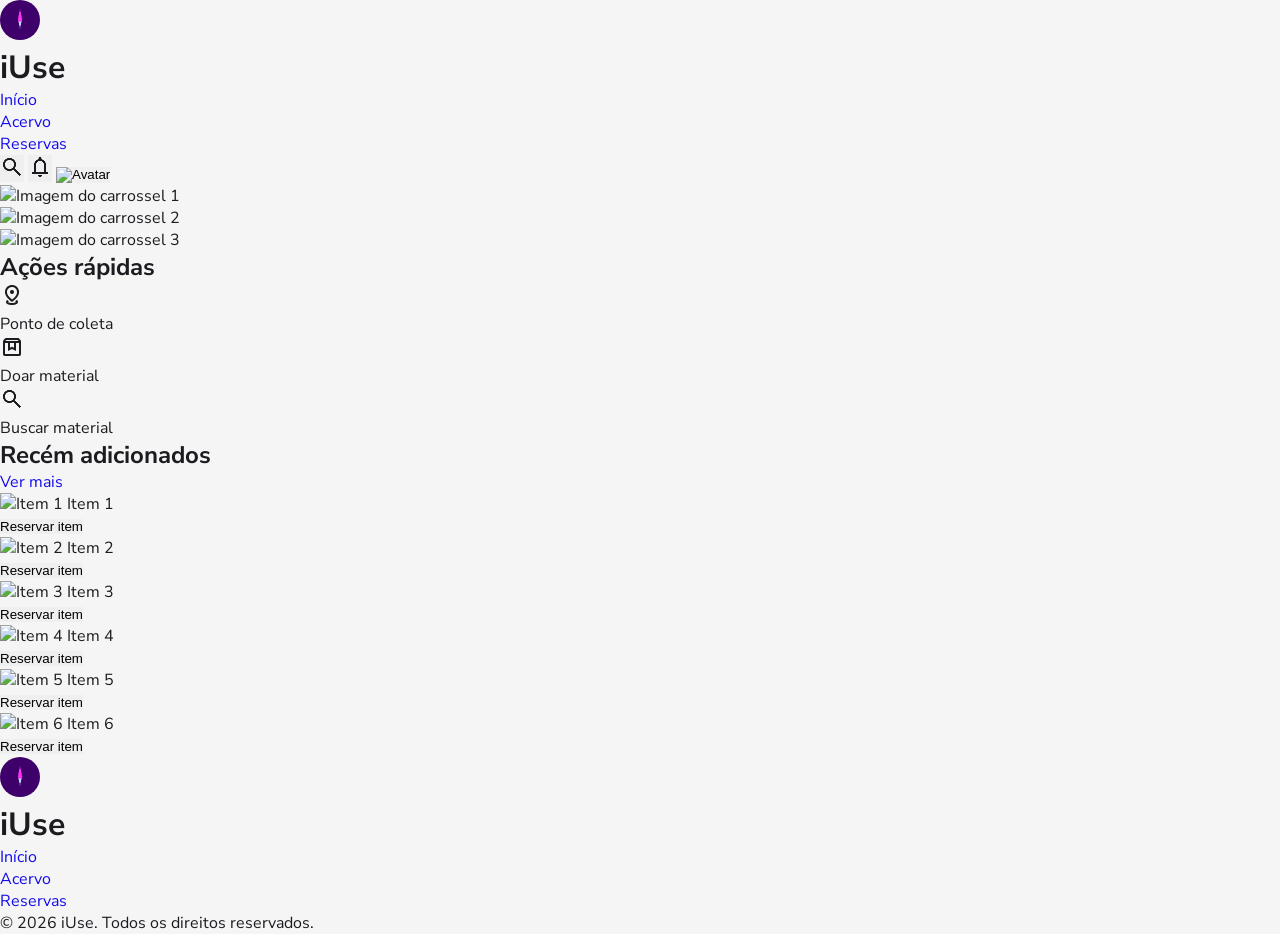
==== iuse-frontend/index.html @ 68f15adc "Alterado estrutura para monorepo e adicionado escopo do frontend" ====
<!DOCTYPE html>
<html lang="pt-BR">
<head>
    <meta charset="UTF-8">
    <meta name="viewport" content="width=device-width, initial-scale=1.0">
    <title>iUse</title>
    <link rel="stylesheet" href="./src/styles/global.css">

    <!-- Base SEO -->
    <meta name="description" content="iUse: A educação que circula entre todos. O iUse é uma plataforma que conecta doadores e beneficiários para a doação e distribuição de materiais escolares em bom estado, com foco em pessoas em situação de vulnerabilidade social." />
    <meta name="keywords" content="iUse, educação, doação, materiais escolares, vulnerabilidade social" />

    <!-- PWA -->
    <meta name="theme-color" media="(prefers-color-scheme: light)" content="#130CED">

    <!-- Typography -->
    <link rel="preconnect" href="https://fonts.googleapis.com">
    <link rel="preconnect" href="https://fonts.gstatic.com" crossorigin>
    <link href="https://fonts.googleapis.com/css2?family=Nunito+Sans:ital,opsz,wght@0,6..12,200..1000;1,6..12,200..1000&display=swap" rel="stylesheet">
</head>
<body>
    <header>
        <div class="logo-header">
            <img src="./src/assets/logotipo.png" alt="logotipo" class="logotipo">
            <h1>iUse</h1>
        </div>
        <nav class="nav-header">
            <ul>
                <li><a href="index.html" class="active">Início</a></li>
                <li><a href="./src/pages/acervo.html">Acervo</a></li>
                <li><a href="./src/pages/minhas-reservas.html">Reservas</a></li>
            </ul>
        </nav>
        <div class="actions-header">
            <button class="btn-icon" aria-label="Buscar item">
                <img src="./src/assets/search.png" alt="Buscar item">
            </button>
            <button class="btn-icon" aria-label="Notificações">
                <img src="./src/assets/notifications.png" alt="Notificações">
            </button>
            <button class="btn-icon" aria-label="Avatar">
                <img src="./src/assets/avatar.png" alt="Avatar">
            </button>
        </div>
    </header>
    <main>
        <section class="carousel">
            <div class="carousel-container">
                <div class="carousel-slide">
                    <img src="https://images.unsplash.com/photo-1483546416237-76fd26bbcdd1?q=80&w=720&auto=format&fit=crop&ixlib=rb-4.1.0&ixid=M3wxMjA3fDB8MHxwaG90by1wYWdlfHx8fGVufDB8fHx8fA%3D%3D" alt="Imagem do carrossel 1">
                </div>
                <div class="carousel-slide">
                    <img src="https://images.unsplash.com/photo-1531346878377-a5be20888e57?q=80&w=720&auto=format&fit=crop&ixlib=rb-4.1.0&ixid=M3wxMjA3fDB8MHxwaG90by1wYWdlfHx8fGVufDB8fHx8fA%3D%3D" alt="Imagem do carrossel 2">
                </div>
                <div class="carousel-slide">
                    <img src="https://images.unsplash.com/photo-1651761409007-0395097c269d?q=80&w=720&auto=format&fit=crop&ixlib=rb-4.1.0&ixid=M3wxMjA3fDB8MHxwaG90by1wYWdlfHx8fGVufDB8fHx8fA%3D%3D" alt="Imagem do carrossel 3">
                </div>
            </div>
            <div class="indicators">
                <span class="indicator active" data-slide="0"></span>
                <span class="indicator" data-slide="1"></span>
                <span class="indicator" data-slide="2"></span>
            </div>
        </section>
    </main>
    <section class="actions-section fast-access">
        <div class="title-container-section">
            <h2 class="title-section">Ações rápidas</h2>
        </div>
        <div class="actions-container-section">
            <div class="card-icon">
                <div class="img-container">
                    <img src="./src/assets/gps.png" alt="Ponto de coleta">
                </div>
                <span class="text-card-icon">Ponto de coleta</span>
            </div>
            <div class="card-icon">
                <div class="img-container">
                    <img src="./src/assets/box.png" alt="Doar material">
                </div>
                <span class="text-card-icon">Doar material</span>
            </div>
            <div class="card-icon">
                <div class="img-container">
                    <img src="./src/assets/search.png" alt="Buscar material">
                </div>
                <span class="text-card-icon">Buscar material</span>
            </div>
        </div>
    </section>
    <section class="actions section recently-added">
        <div class="title-container-section">
            <h2 class="title-section">Recém adicionados</h2>
            <a href="#" class="see-more-items">Ver mais</a>
        </div>
        <div class="actions-container-section">
            <div class="card-item">
                <div class="info-container">
                    <img src="https://images.unsplash.com/photo-1581431886211-6b932f8367f2?q=80&w=720&auto=format&fit=crop&ixlib=rb-4.1.0&ixid=M3wxMjA3fDB8MHxwaG90by1wYWdlfHx8fGVufDB8fHx8fA%3D%3D" alt="Item 1">
                    <span class="text-card-item">Item 1</span>
                </div>
                <button 
                    class="btn-reserve-item" 
                    aria-label="Reservar item"
                >
                    Reservar item
                </button>
            </div>
            <div class="card-item">
                <div class="info-container">
                    <img src="https://images.unsplash.com/photo-1581431886211-6b932f8367f2?q=80&w=720&auto=format&fit=crop&ixlib=rb-4.1.0&ixid=M3wxMjA3fDB8MHxwaG90by1wYWdlfHx8fGVufDB8fHx8fA%3D%3D" alt="Item 2">
                    <span class="text-card-item">Item 2</span>
                </div>
                <button 
                    class="btn-reserve-item" 
                    aria-label="Reservar item"
                >
                    Reservar item
                </button>
            </div>
            <div class="card-item">
                <div class="info-container">
                    <img src="https://images.unsplash.com/photo-1581431886211-6b932f8367f2?q=80&w=720&auto=format&fit=crop&ixlib=rb-4.1.0&ixid=M3wxMjA3fDB8MHxwaG90by1wYWdlfHx8fGVufDB8fHx8fA%3D%3D" alt="Item 3">
                    <span class="text-card-item">Item 3</span>
                </div>
                <button 
                    class="btn-reserve-item" 
                    aria-label="Reservar item"
                >
                    Reservar item
                </button>
            </div>
            <div class="card-item">
                <div class="info-container">
                    <img src="https://images.unsplash.com/photo-1581431886211-6b932f8367f2?q=80&w=720&auto=format&fit=crop&ixlib=rb-4.1.0&ixid=M3wxMjA3fDB8MHxwaG90by1wYWdlfHx8fGVufDB8fHx8fA%3D%3D" alt="Item 4">
                    <span class="text-card-item">Item 4</span>
                </div>
                <button 
                    class="btn-reserve-item" 
                    aria-label="Reservar item"
                >
                    Reservar item
                </button>
            </div>
            <div class="card-item">
                <div class="info-container">
                    <img src="https://images.unsplash.com/photo-1581431886211-6b932f8367f2?q=80&w=720&auto=format&fit=crop&ixlib=rb-4.1.0&ixid=M3wxMjA3fDB8MHxwaG90by1wYWdlfHx8fGVufDB8fHx8fA%3D%3D" alt="Item 5">
                    <span class="text-card-item">Item 5</span>
                </div>
                <button 
                    class="btn-reserve-item" 
                    aria-label="Reservar item"
                >
                    Reservar item
                </button>
            </div>
            <div class="card-item">
                <div class="info-container">
                    <img src="https://images.unsplash.com/photo-1581431886211-6b932f8367f2?q=80&w=720&auto=format&fit=crop&ixlib=rb-4.1.0&ixid=M3wxMjA3fDB8MHxwaG90by1wYWdlfHx8fGVufDB8fHx8fA%3D%3D" alt="Item 6">
                    <span class="text-card-item">Item 6</span>
                </div>
                <button 
                    class="btn-reserve-item" 
                    aria-label="Reservar item"
                >
                    Reservar item
                </button>
            </div>
        </div>
    </section>
    <footer>
        <div class="footer-container">
            <div class="logo-footer">
                <img src="./src/assets/logotipo.png" alt="logotipo"  class="logotipo">
                <h1>iUse</h1>
            </div>
            <nav class="nav-footer">
                <ul>
                    <li><a href="index.html">Início</a></li>
                    <li><a href="./src/pages/acervo.html">Acervo</a></li>
                    <li><a href="./src/pages/minhas-reservas.html">Reservas</a></li>
                </ul>
            </nav>
            <div class="copyright-footer">
                <p>&copy; 2026 iUse. Todos os direitos reservados.</p>
            </div>
        </div>
    </footer>
    <script src="./src/scripts/script.js" type="module"></script>
</body>
</html>
---- iuse-frontend/src/styles/global.css ----
*, 
*::before, 
*::after {
    border: 0;
    margin: 0;
    padding: 0;
    list-style: none;
    text-decoration: none;
    box-sizing: border-box;
}

html {
    font-size: 1rem;
}

body {
    font-family: "Nunito Sans", sans-serif;
    font-optical-sizing: auto;
    font-variation-settings: "wdth" 100, "YTLC" 500;
    background-color: #f5f5f5;
    color: #1C1B1F;
    width: 100vw;
    overflow-x: hidden;
}

a {
    color: #130CED;
    font-weight: 400;
}

.logotipo {
    width: 2.5rem;
    border-radius: 50%;
}
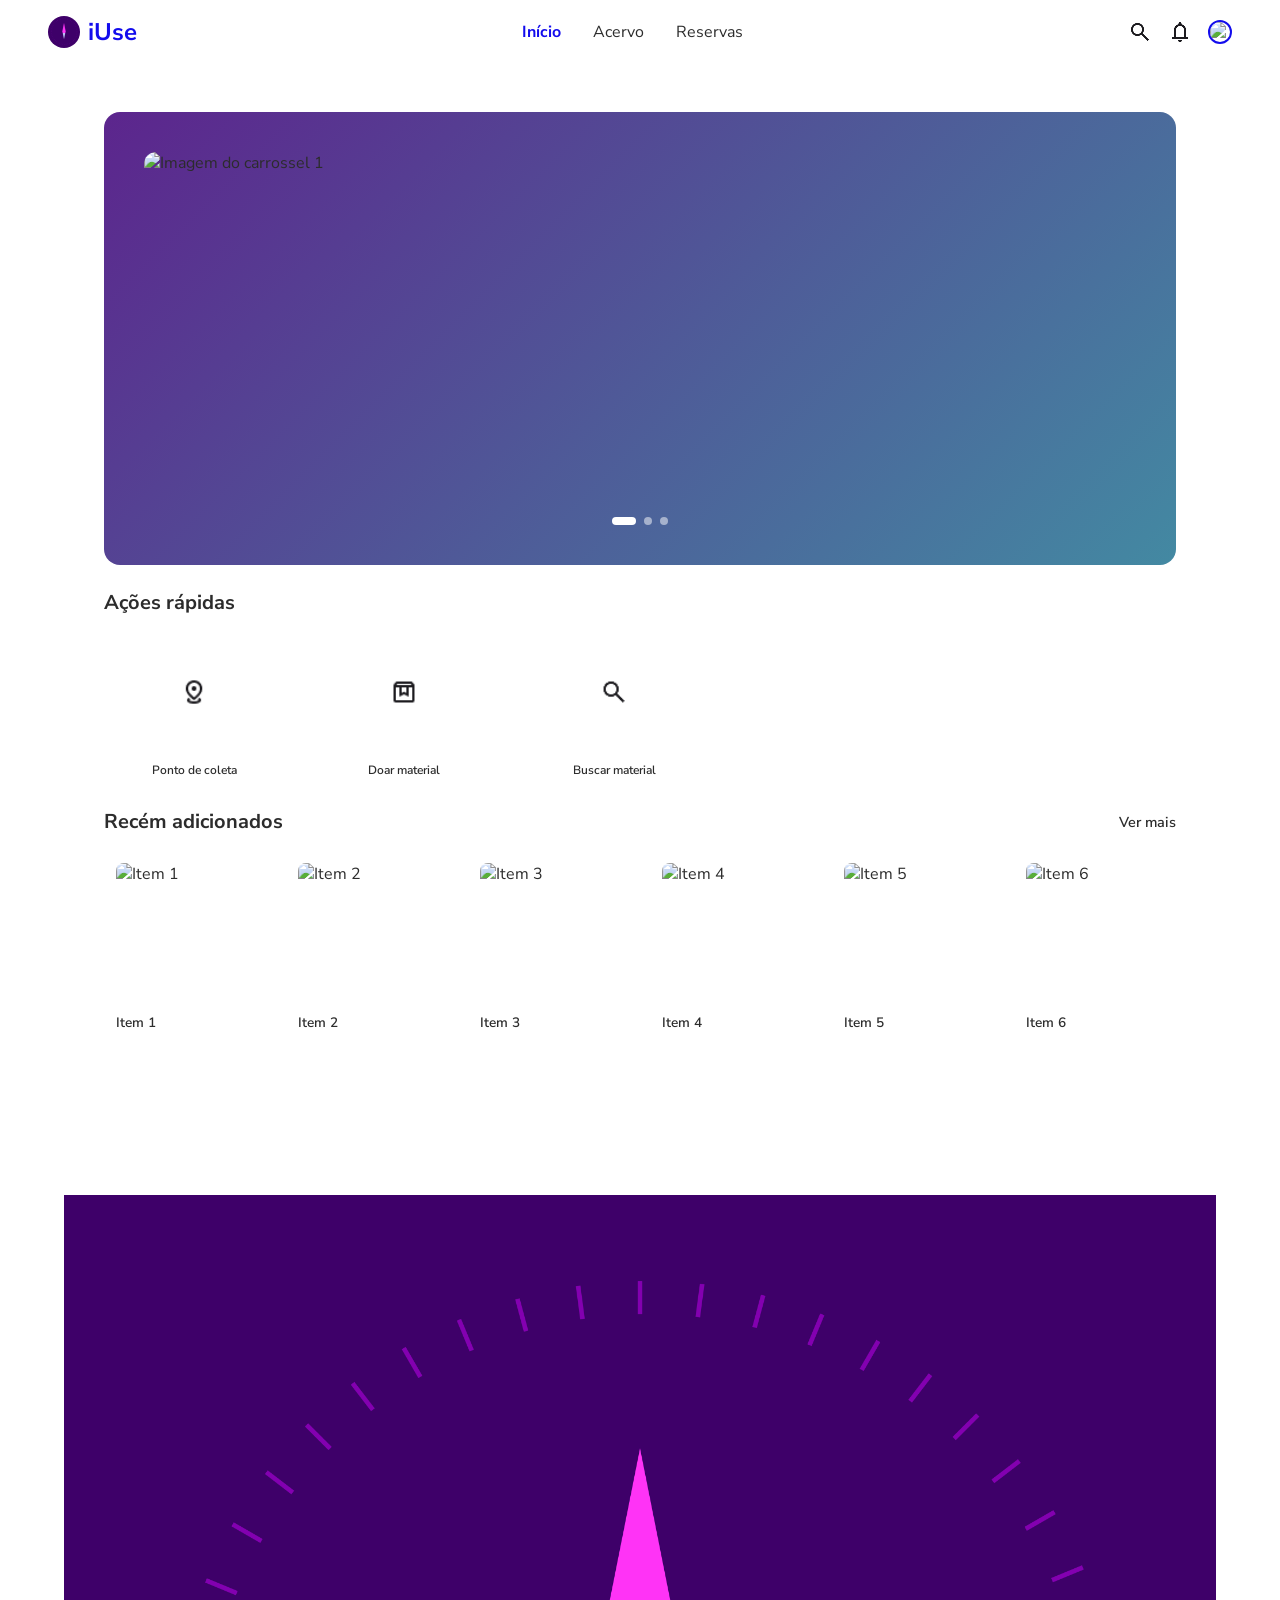
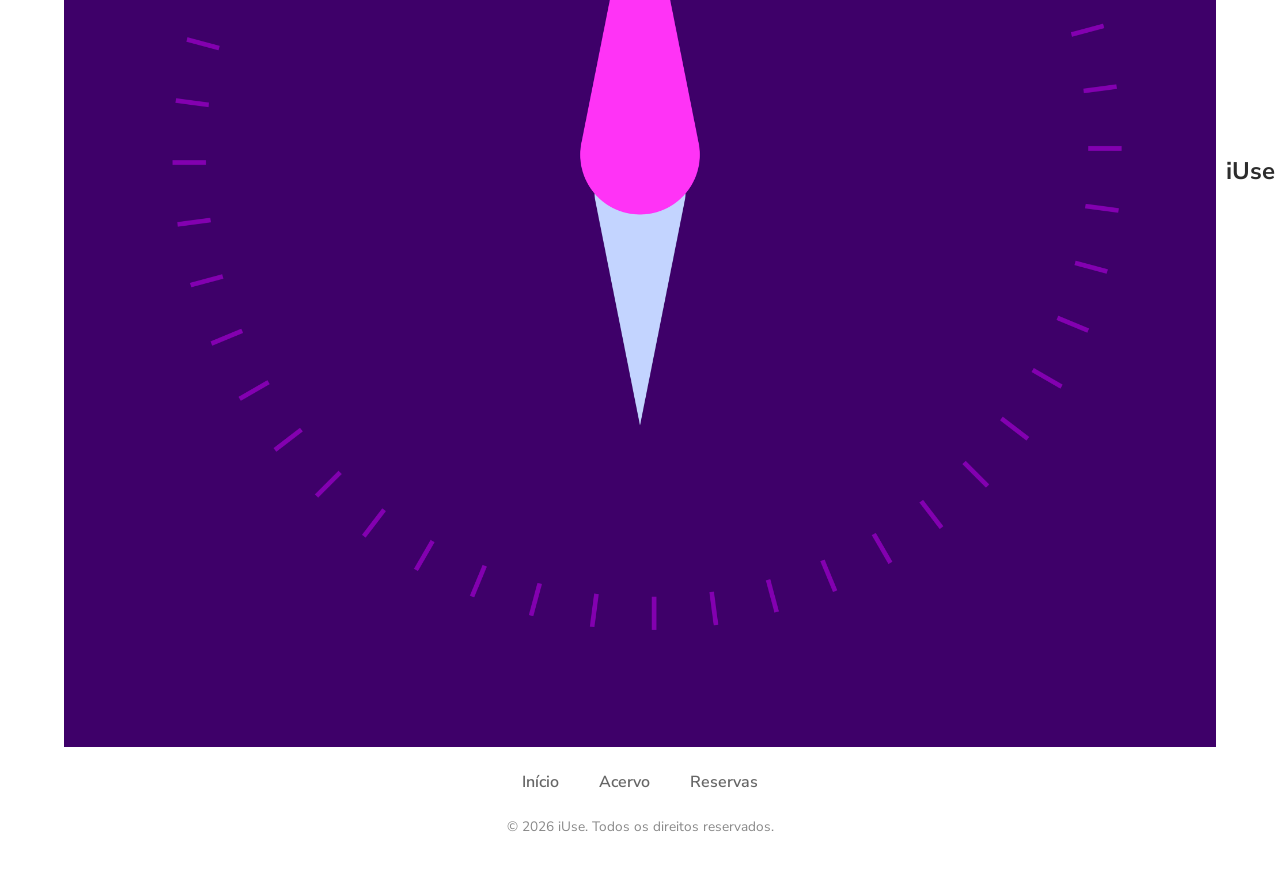
==== commit 6c25bdf2: "Alterado estilo do Header e modulização dos estilos da homepage" ====
--- a/iuse-frontend/index.html
+++ b/iuse-frontend/index.html
@@ -23,6 +23,10 @@
         <div class="logo-header">
             <img src="./src/assets/logotipo.png" alt="logotipo" class="logotipo">
             <h1>iUse</h1>
+            <div class="user-box-info">
+                <p>Bem-vindo(a),</p>
+                <span class="user-name">Fulano</span>
+            </div>
         </div>
         <nav class="nav-header">
             <ul>
@@ -38,7 +42,7 @@
             <button class="btn-icon" aria-label="Notificações">
                 <img src="./src/assets/notifications.png" alt="Notificações">
             </button>
-            <button class="btn-icon" aria-label="Avatar">
+            <button class="btn-icon avatar" aria-label="Avatar">
                 <img src="./src/assets/avatar.png" alt="Avatar">
             </button>
         </div>
--- a/iuse-frontend/src/styles/global.css
+++ b/iuse-frontend/src/styles/global.css
@@ -1,3 +1,8 @@
+@import './header.css';
+@import './main.css';
+@import './section.css';
+@import './footer.css';
+
 *, 
 *::before, 
 *::after {
@@ -13,22 +18,56 @@
     font-size: 1rem;
 }
 
+:root {
+    /* Escala de cinza */
+    --black: #1C1B1F;
+    --gray-700: #2C2C2C;
+    --gray-600: #464646;
+    --gray-500: #6F6F6F;
+    --gray-400: #808080;
+    --gray-300: #D8D8D8;
+    --gray-200: #D9D9D9;
+    --gray-100: #F1F1F1;
+    --white: #FFFFFF;
+
+    /* Ação e Destaque */
+    --primary-color: #130CED;
+    --secundary-color: #7B2CBF;
+    --sucess-color: #00922C;
+    --error-color: #E40040;
+    --bg-color: var(--white);
+}
+
 body {
-    font-family: "Nunito Sans", sans-serif;
+    font-family: 'Nunito Sans', sans-serif; 
     font-optical-sizing: auto;
     font-variation-settings: "wdth" 100, "YTLC" 500;
-    background-color: #f5f5f5;
-    color: #1C1B1F;
+    background-color: var(--bg-color);
+    color: var(--gray-700);
     width: 100vw;
     overflow-x: hidden;
 }
 
 a {
-    color: #130CED;
-    font-weight: 400;
+    text-decoration: none;
+    color: inherit;
 }
 
-.logotipo {
-    width: 2.5rem;
-    border-radius: 50%;
+li {
+    list-style: none;
+}
+
+img {
+    max-width: 100%;
+    height: auto;
+    display: block;
+}
+
+.btn-icon {
+    background: none;
+    border: none;
+    cursor: pointer;
+    user-select: none;
+    width: 1.5rem;
+    height: 1.5rem;
 }
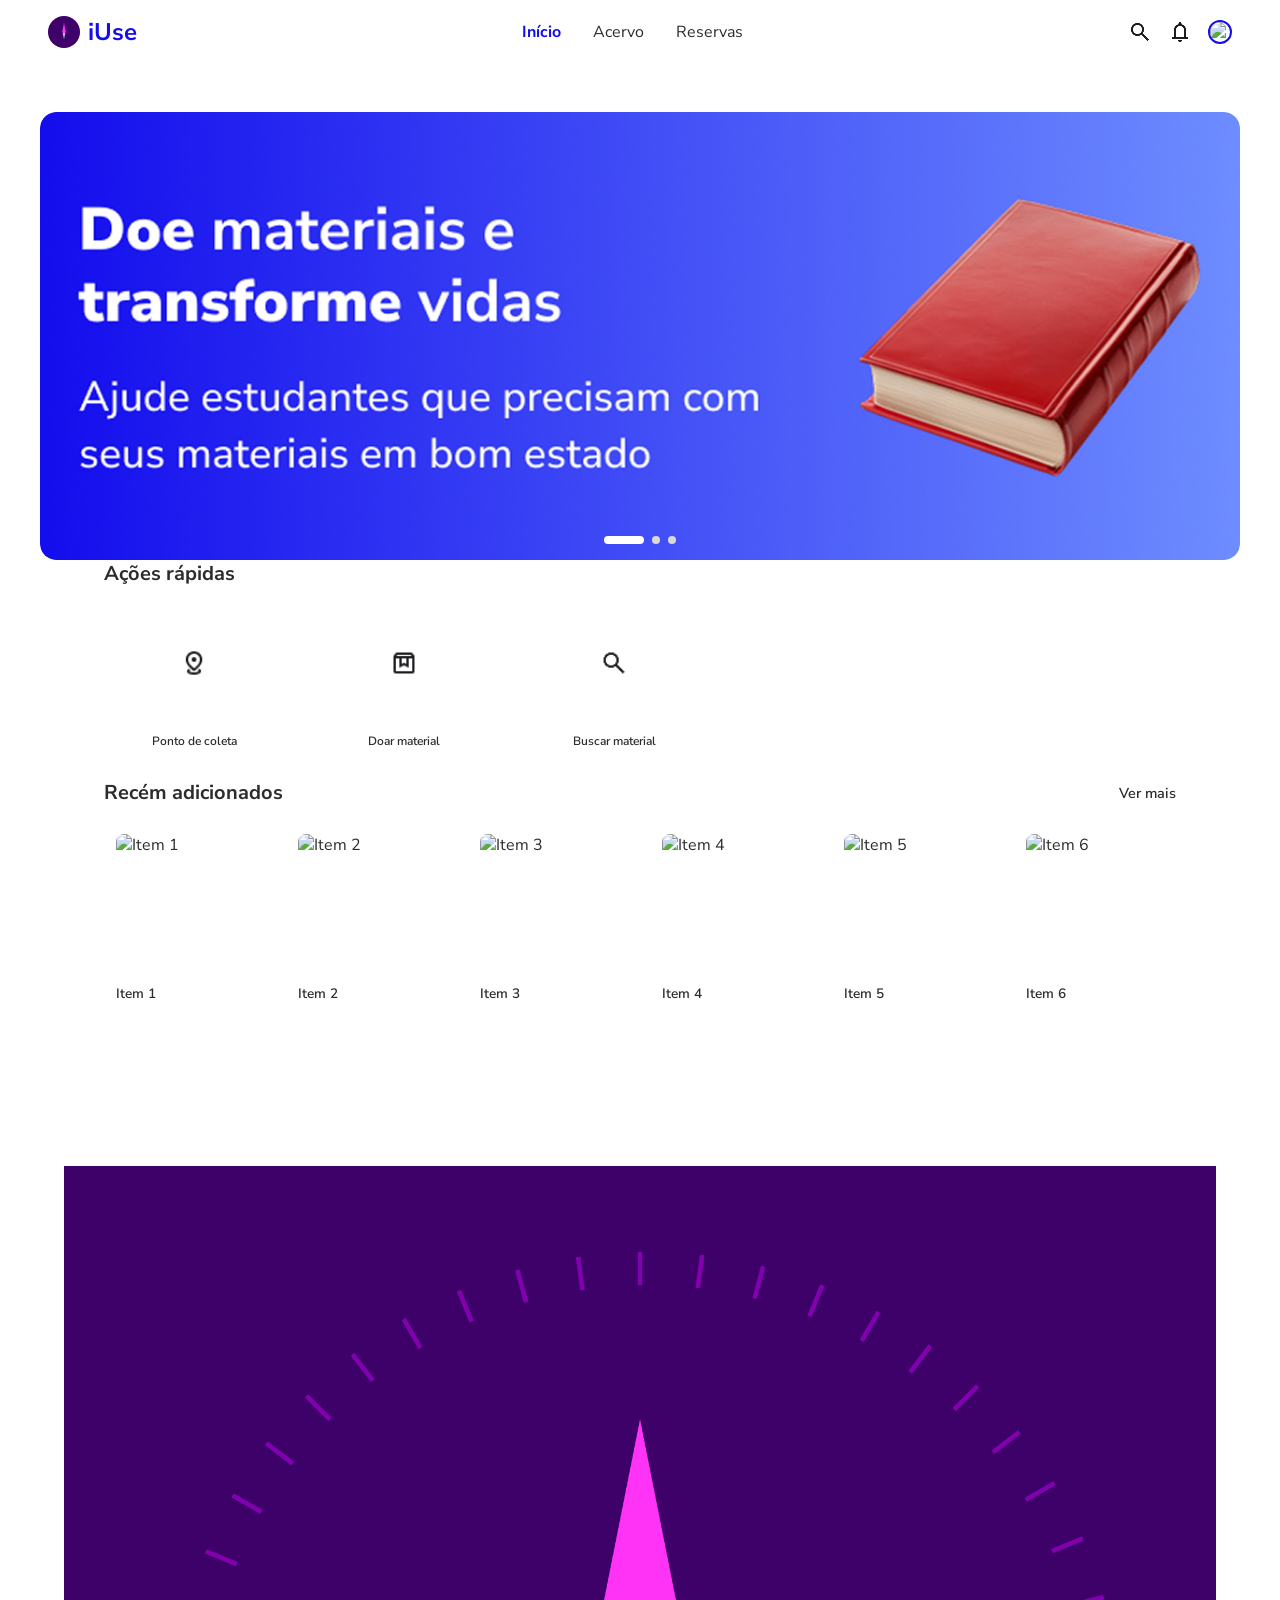
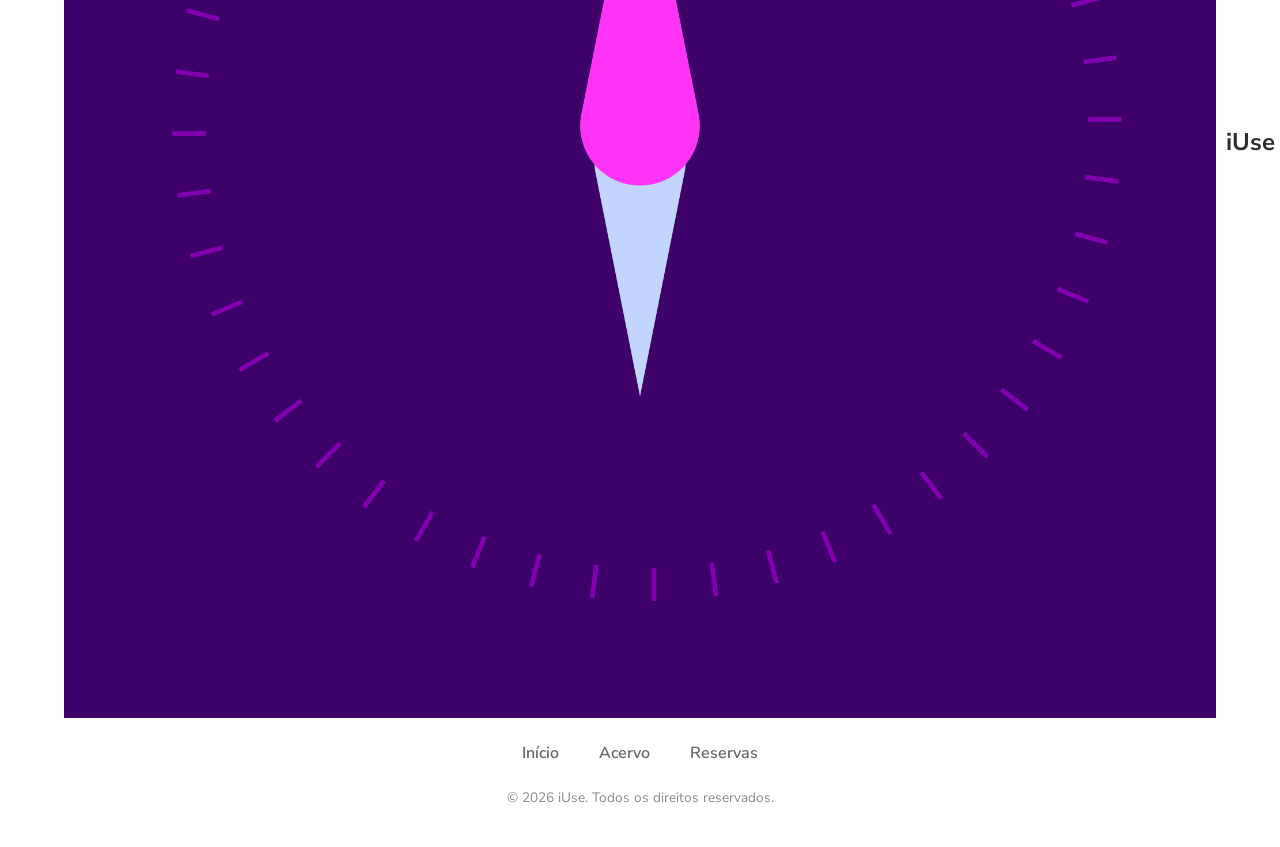
==== commit 53171635: "Alterado estilo Main homepage responsiva" ====
--- a/iuse-frontend/index.html
+++ b/iuse-frontend/index.html
@@ -48,16 +48,16 @@
         </div>
     </header>
     <main>
-        <section class="carousel">
+        <div class="carousel">
             <div class="carousel-container">
                 <div class="carousel-slide">
-                    <img src="https://images.unsplash.com/photo-1483546416237-76fd26bbcdd1?q=80&w=720&auto=format&fit=crop&ixlib=rb-4.1.0&ixid=M3wxMjA3fDB8MHxwaG90by1wYWdlfHx8fGVufDB8fHx8fA%3D%3D" alt="Imagem do carrossel 1">
+                    <img src="./src/assets/Carrosel-1.png" alt="Imagem do carrossel 1">
                 </div>
                 <div class="carousel-slide">
-                    <img src="https://images.unsplash.com/photo-1531346878377-a5be20888e57?q=80&w=720&auto=format&fit=crop&ixlib=rb-4.1.0&ixid=M3wxMjA3fDB8MHxwaG90by1wYWdlfHx8fGVufDB8fHx8fA%3D%3D" alt="Imagem do carrossel 2">
+                    <img src="./src/assets/Carrosel-2.png" alt="Imagem do carrossel 2">
                 </div>
                 <div class="carousel-slide">
-                    <img src="https://images.unsplash.com/photo-1651761409007-0395097c269d?q=80&w=720&auto=format&fit=crop&ixlib=rb-4.1.0&ixid=M3wxMjA3fDB8MHxwaG90by1wYWdlfHx8fGVufDB8fHx8fA%3D%3D" alt="Imagem do carrossel 3">
+                    <img src="./src/assets/Carrosel-3.png" alt="Imagem do carrossel 3">
                 </div>
             </div>
             <div class="indicators">
@@ -65,7 +65,7 @@
                 <span class="indicator" data-slide="1"></span>
                 <span class="indicator" data-slide="2"></span>
             </div>
-        </section>
+        </div>
     </main>
     <section class="actions-section fast-access">
         <div class="title-container-section">
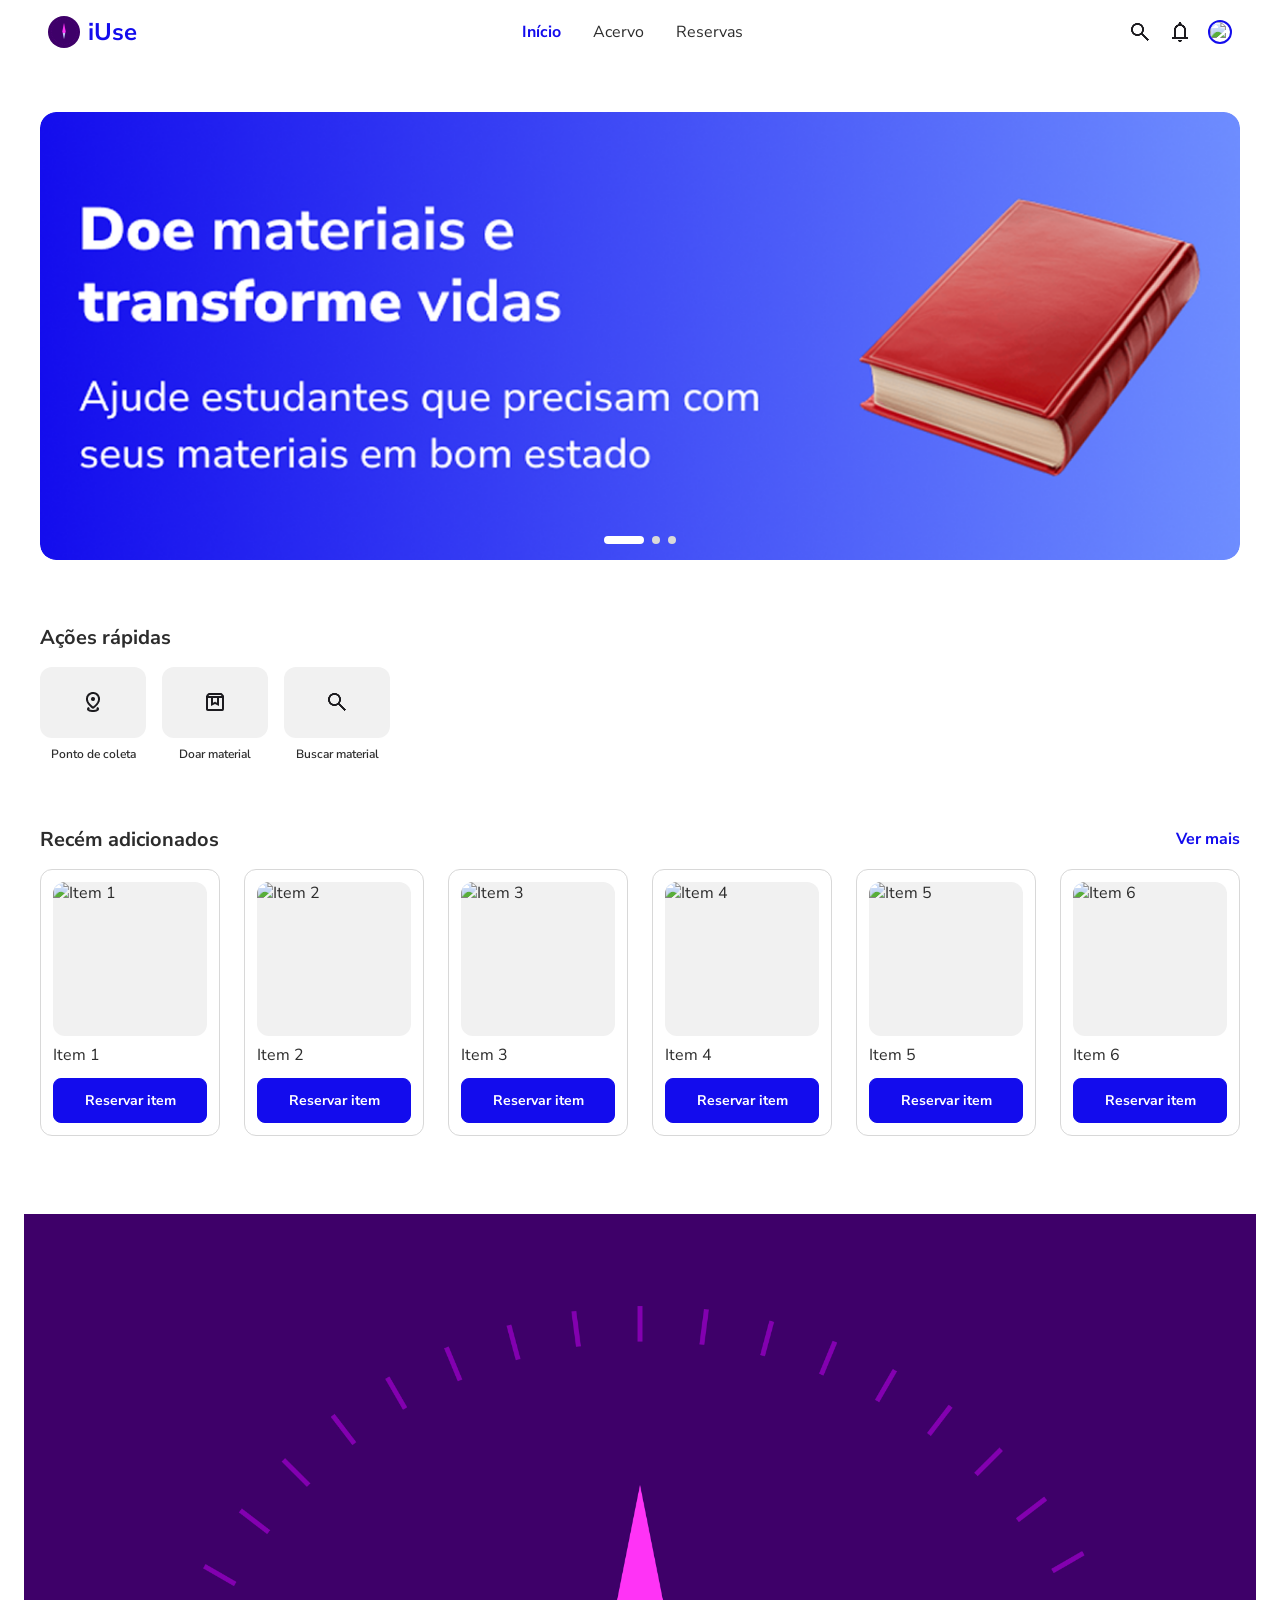
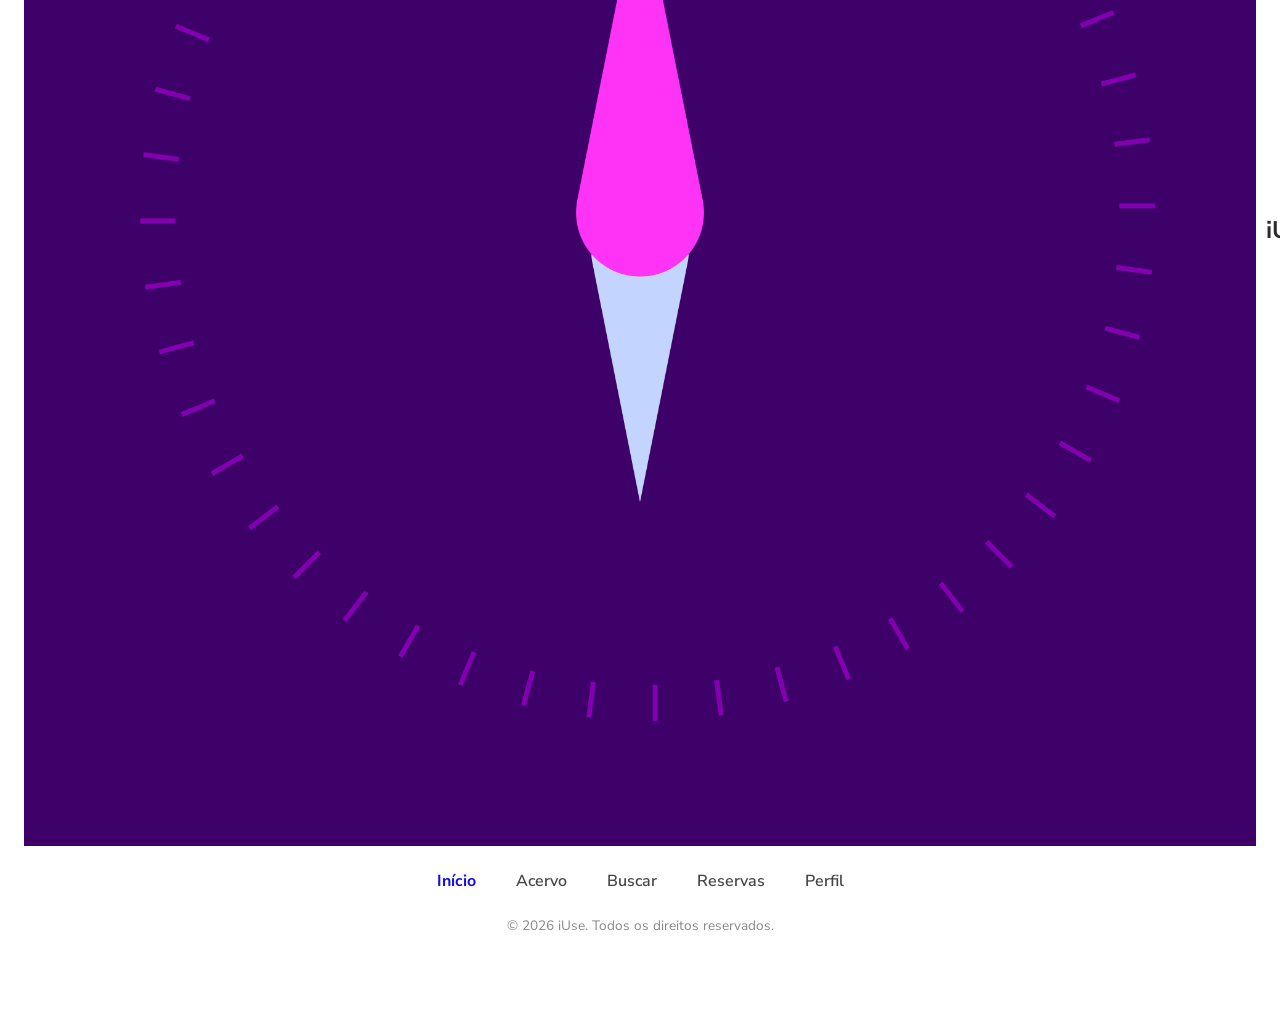
==== commit 78200f8a: "Alterado footer mobile" ====
--- a/iuse-frontend/index.html
+++ b/iuse-frontend/index.html
@@ -180,9 +180,11 @@
             </div>
             <nav class="nav-footer">
                 <ul>
-                    <li><a href="index.html">Início</a></li>
+                    <li><a href="index.html" class="active">Início</a></li>
                     <li><a href="./src/pages/acervo.html">Acervo</a></li>
+                    <li><a href="./src/pages/buscar-item.html">Buscar</a></li>
                     <li><a href="./src/pages/minhas-reservas.html">Reservas</a></li>
+                    <li><a href="./src/pages/perfil.html">Perfil</a></li>
                 </ul>
             </nav>
             <div class="copyright-footer">
--- a/iuse-frontend/src/styles/global.css
+++ b/iuse-frontend/src/styles/global.css
@@ -33,19 +33,27 @@
     /* Ação e Destaque */
     --primary-color: #130CED;
     --secundary-color: #7B2CBF;
+    --hover-primary-color: #0d09b5;
     --sucess-color: #00922C;
     --error-color: #E40040;
     --bg-color: var(--white);
 }
 
-body {
-    font-family: 'Nunito Sans', sans-serif; 
+body,
+button,
+input,
+textarea {
+    font-family: 'Nunito Sans', sans-serif;
     font-optical-sizing: auto;
     font-variation-settings: "wdth" 100, "YTLC" 500;
+}
+
+body {
     background-color: var(--bg-color);
     color: var(--gray-700);
     width: 100vw;
     overflow-x: hidden;
+    padding-bottom: 4rem;
 }
 
 a {
@@ -70,4 +78,49 @@
     user-select: none;
     width: 1.5rem;
     height: 1.5rem;
+}
+
+section {
+    margin: 2rem 1rem;
+    display: flex;
+    flex-direction: column;
+    gap: .75rem;
+}
+
+.title-container-section {
+    display: flex;
+    justify-content: space-between;
+    align-items: center;
+}
+
+.title-section {
+    font-size: 1.125rem;
+    font-weight: 700;
+}
+
+.see-more-items {
+    color: var(--primary-color);
+    font-weight: 700;
+    font-size: 0.875rem;
+}
+
+/* =========================================
+   MEDIA QUERY - TABLETS E DESKTOPS
+   ========================================= */
+@media (min-width: 768px) {
+    section {
+        margin: 4rem 5%;
+        max-width: 1200px;
+        margin-left: auto;
+        margin-right: auto;
+        gap: 1rem;
+    }
+
+    .title-section {
+        font-size: 1.25rem;
+    }
+
+    .see-more-items {
+        font-size: 1rem;
+    }
 }
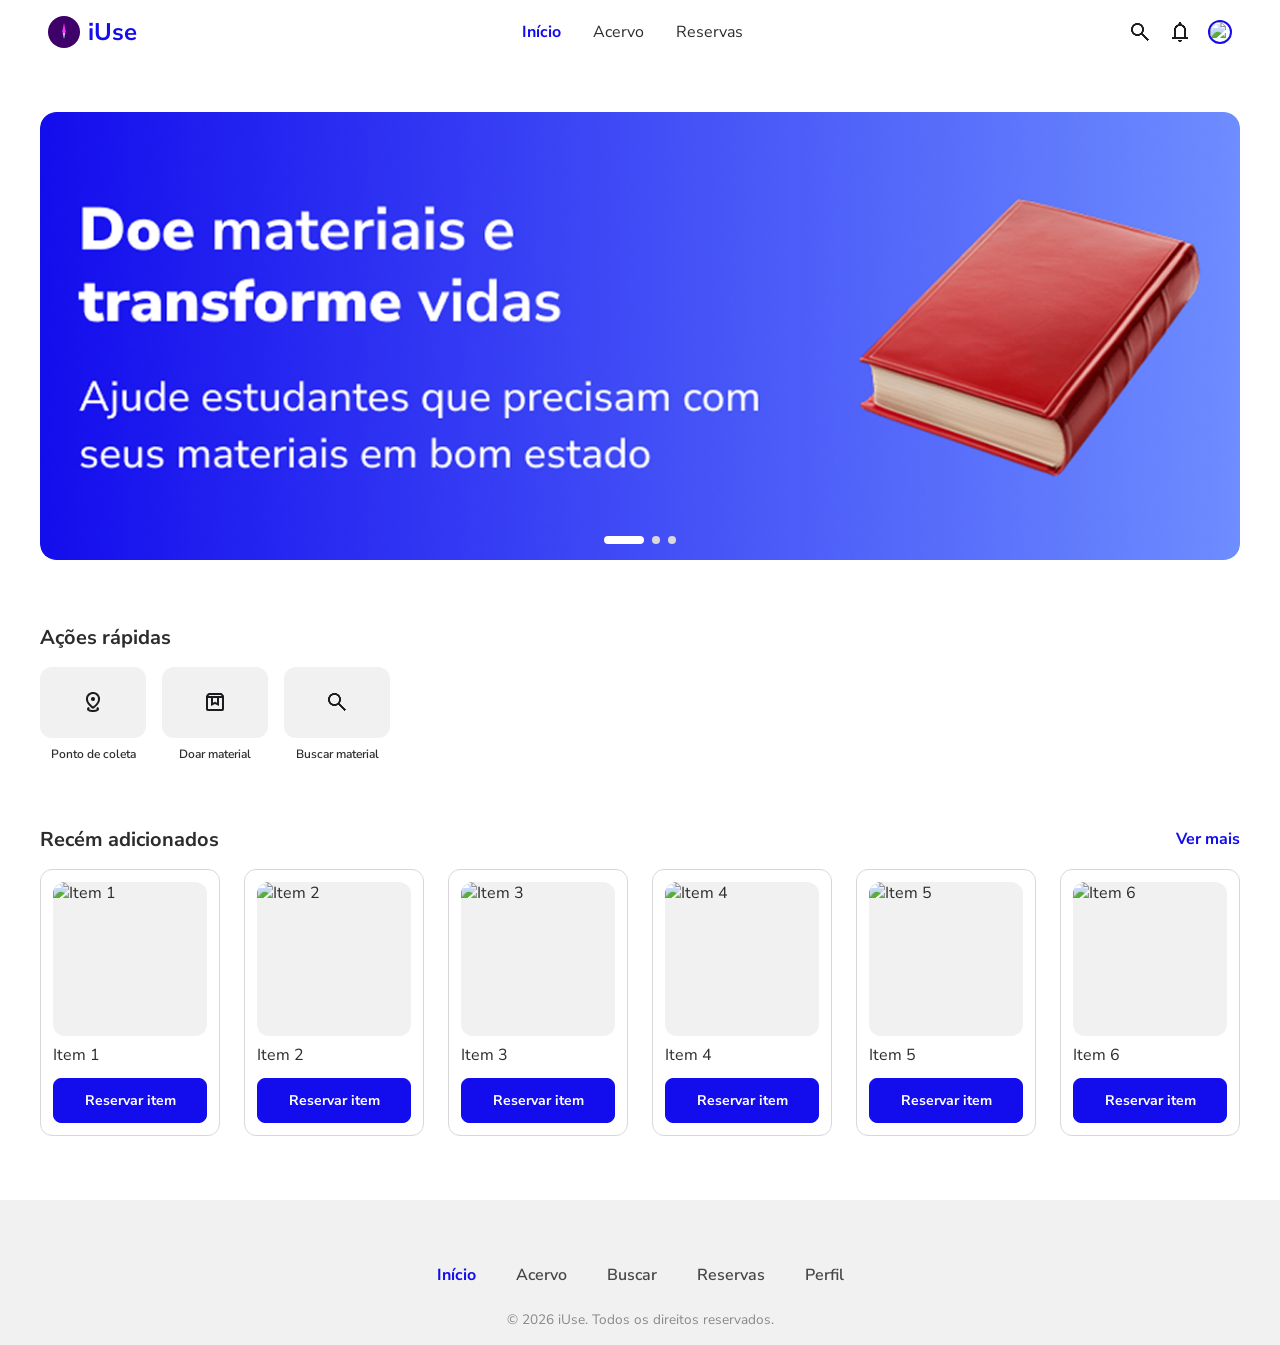
==== commit ed179183: "Alterado footer desktop e tablet" ====
--- a/iuse-frontend/index.html
+++ b/iuse-frontend/index.html
@@ -174,10 +174,6 @@
     </section>
     <footer>
         <div class="footer-container">
-            <div class="logo-footer">
-                <img src="./src/assets/logotipo.png" alt="logotipo"  class="logotipo">
-                <h1>iUse</h1>
-            </div>
             <nav class="nav-footer">
                 <ul>
                     <li><a href="index.html" class="active">Início</a></li>
--- a/iuse-frontend/src/styles/global.css
+++ b/iuse-frontend/src/styles/global.css
@@ -108,6 +108,10 @@
    MEDIA QUERY - TABLETS E DESKTOPS
    ========================================= */
 @media (min-width: 768px) {
+    body {
+        padding-bottom: 0;
+    }
+
     section {
         margin: 4rem 5%;
         max-width: 1200px;
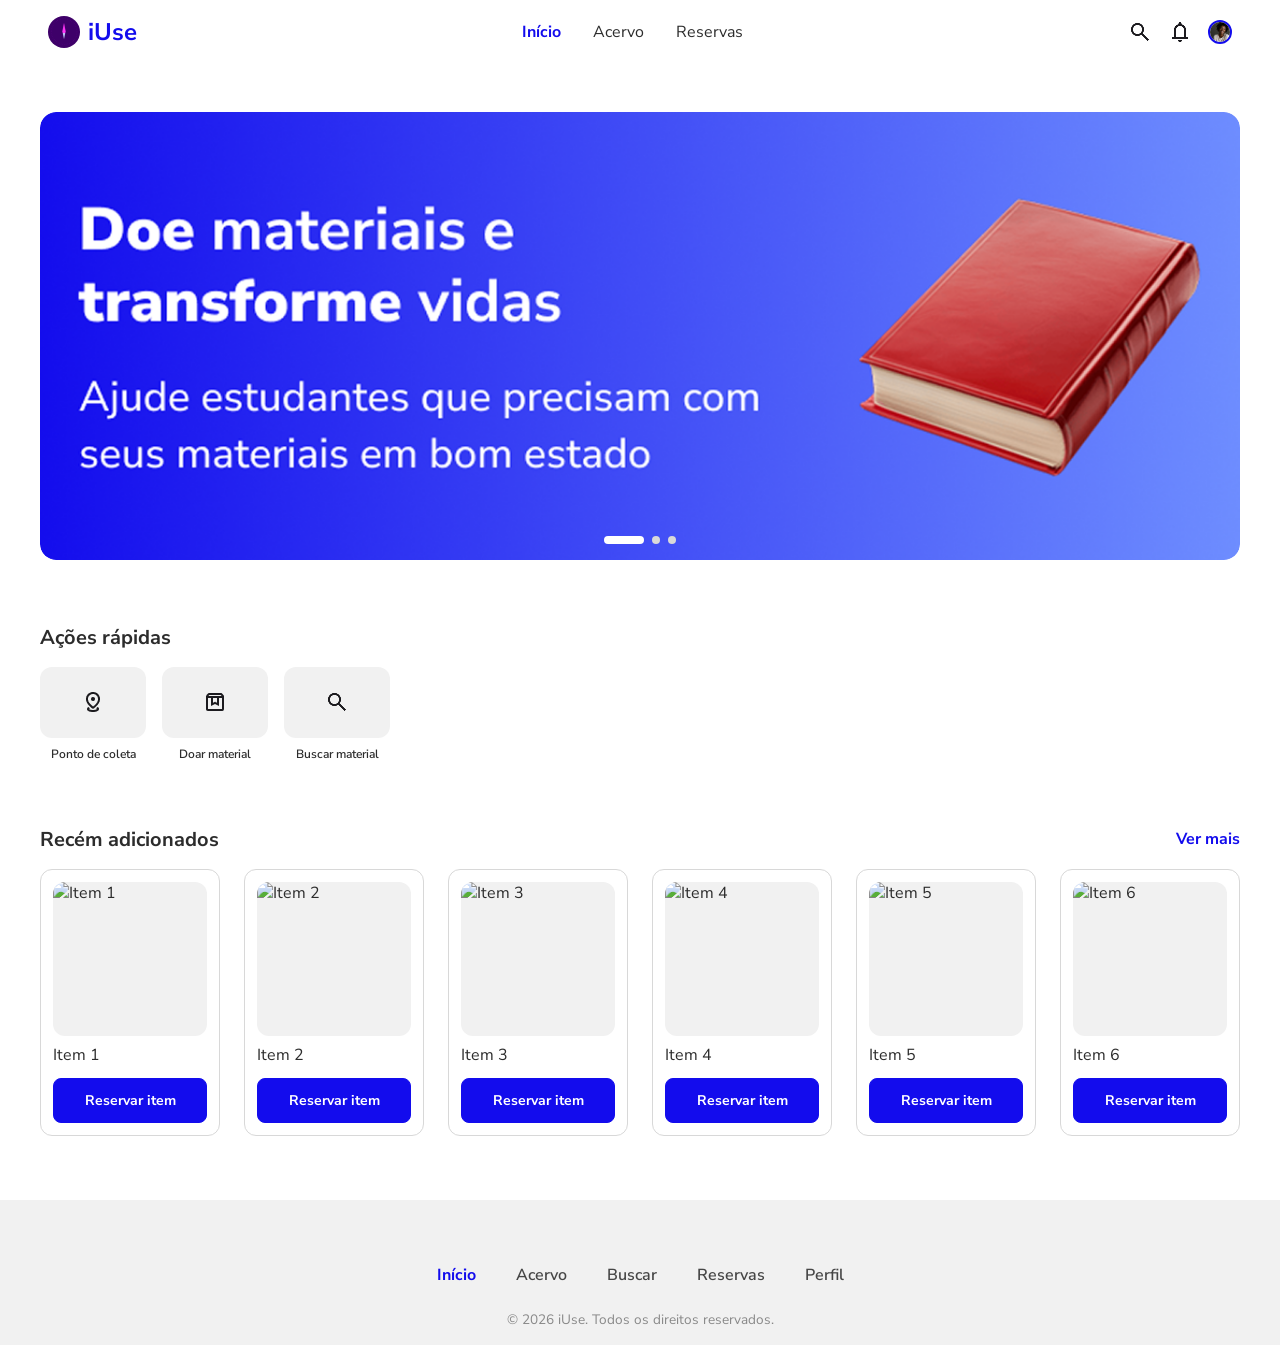
==== commit 378d2926: "Adicionado iteração de busca" ====
--- a/iuse-frontend/index.html
+++ b/iuse-frontend/index.html
@@ -20,6 +20,9 @@
 </head>
 <body>
     <header>
+        <button class="btn-icon back-btn" aria-label="Voltar">
+            <img src="./src/assets/arrow-left.png" alt="Voltar">
+        </button>
         <div class="logo-header">
             <img src="./src/assets/logotipo.png" alt="logotipo" class="logotipo">
             <h1>iUse</h1>
@@ -36,14 +39,14 @@
             </ul>
         </nav>
         <div class="actions-header">
-            <button class="btn-icon" aria-label="Buscar item">
+            <button class="btn-icon search-btn" aria-label="Buscar item">
                 <img src="./src/assets/search.png" alt="Buscar item">
             </button>
             <button class="btn-icon" aria-label="Notificações">
                 <img src="./src/assets/notifications.png" alt="Notificações">
             </button>
             <button class="btn-icon avatar" aria-label="Avatar">
-                <img src="./src/assets/avatar.png" alt="Avatar">
+                <img src="./src/assets/avatar.jpg" alt="Avatar">
             </button>
         </div>
     </header>
@@ -84,7 +87,7 @@
                 </div>
                 <span class="text-card-icon">Doar material</span>
             </div>
-            <div class="card-icon">
+            <div class="card-icon search-btn">
                 <div class="img-container">
                     <img src="./src/assets/search.png" alt="Buscar material">
                 </div>
@@ -178,7 +181,7 @@
                 <ul>
                     <li><a href="index.html" class="active">Início</a></li>
                     <li><a href="./src/pages/acervo.html">Acervo</a></li>
-                    <li><a href="./src/pages/buscar-item.html">Buscar</a></li>
+                    <li><a href="#" class="search-btn">Buscar</a></li>
                     <li><a href="./src/pages/minhas-reservas.html">Reservas</a></li>
                     <li><a href="./src/pages/perfil.html">Perfil</a></li>
                 </ul>
--- a/iuse-frontend/src/styles/global.css
+++ b/iuse-frontend/src/styles/global.css
@@ -2,6 +2,7 @@
 @import './main.css';
 @import './section.css';
 @import './footer.css';
+@import './search.css';
 
 *, 
 *::before, 
@@ -43,9 +44,16 @@
 button,
 input,
 textarea {
+    font-size: 1rem;
     font-family: 'Nunito Sans', sans-serif;
     font-optical-sizing: auto;
     font-variation-settings: "wdth" 100, "YTLC" 500;
+}
+
+button:focus,
+input:focus,
+textarea:focus {
+    outline-color: var(--primary-color);
 }
 
 body {
@@ -93,6 +101,7 @@
     align-items: center;
 }
 
+h2,
 .title-section {
     font-size: 1.125rem;
     font-weight: 700;
@@ -120,6 +129,7 @@
         gap: 1rem;
     }
 
+    h2,
     .title-section {
         font-size: 1.25rem;
     }
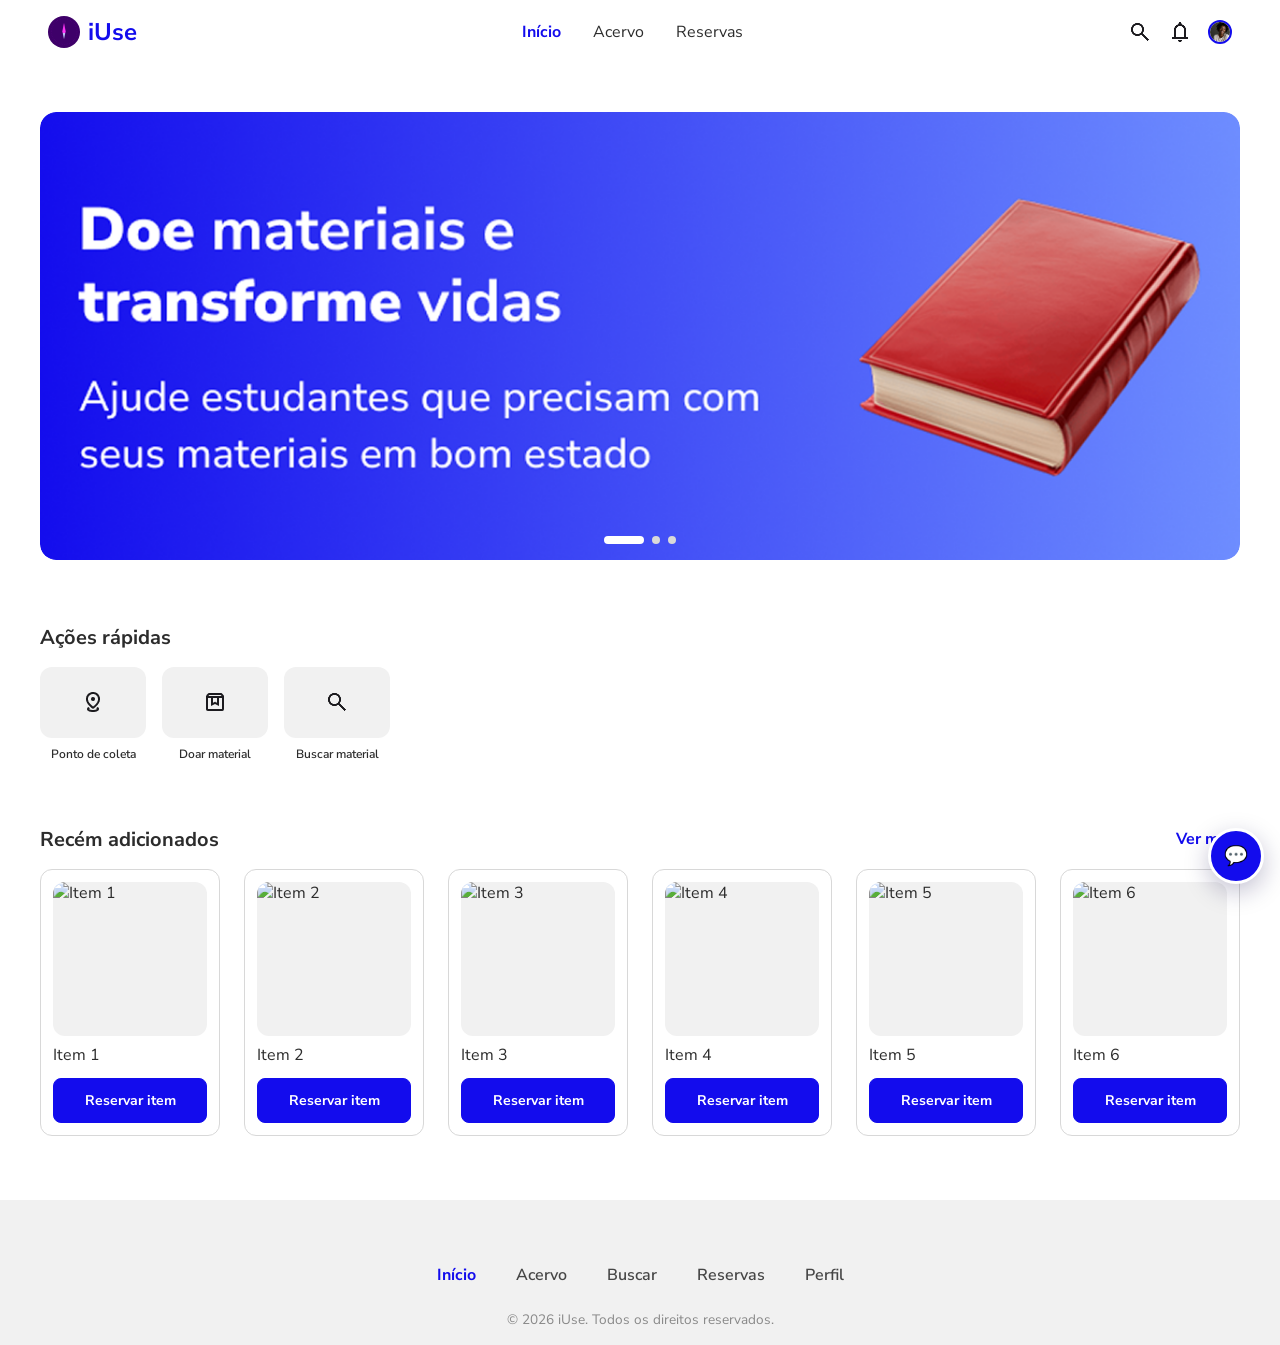
==== commit 2540b8cb: "Adicionado formulario e microinterações" ====
--- a/iuse-frontend/index.html
+++ b/iuse-frontend/index.html
@@ -81,12 +81,12 @@
                 </div>
                 <span class="text-card-icon">Ponto de coleta</span>
             </div>
-            <div class="card-icon">
+            <a class="card-icon" href="#formulario-doacao">
                 <div class="img-container">
                     <img src="./src/assets/box.png" alt="Doar material">
                 </div>
                 <span class="text-card-icon">Doar material</span>
-            </div>
+            </a>
             <div class="card-icon search-btn">
                 <div class="img-container">
                     <img src="./src/assets/search.png" alt="Buscar material">
@@ -95,6 +95,42 @@
             </div>
         </div>
     </section>
+    <section class="secao-doacao" id="formulario-doacao" aria-labelledby="titulo-doacao" hidden>
+        <button class="fechar-doacao" type="button" aria-label="Fechar formulário de doação">×</button>
+        <div class="cabecalho-doacao">
+            <span class="section-kicker">Participe do iUse</span>
+            <h2 id="titulo-doacao">Quero doar material escolar</h2>
+        </div>
+        <form id="formulario-interesse" novalidate>
+            <div class="campo-formulario">
+                <label for="nome-doador">Nome completo</label>
+                <input type="text" placeholder="Fulano de Tal" id="nome-doador" name="nome" autocomplete="name" required>
+            </div>
+            <div class="campo-formulario">
+                <label for="email-doador">E-mail</label>
+                <input type="email" placeholder="fulano@exemplo.com" id="email-doador" name="email" autocomplete="email" required>
+            </div>
+            <div class="campo-formulario">
+                <label for="tipo-material">Material que deseja doar</label>
+                <select id="tipo-material" name="material" required>
+                    <option value="">Selecione uma opção</option>
+                    <option value="cadernos">Cadernos</option>
+                    <option value="livros">Livros</option>
+                    <option value="mochilas">Mochilas</option>
+                    <option value="outros">Outros materiais escolares</option>
+                </select>
+            </div>
+            <div class="campo-formulario">
+                <label for="mensagem-doacao">Mensagem <span>(opcional)</span></label>
+                <textarea id="mensagem-doacao" name="mensagem" rows="4" placeholder="Conte um pouco sobre os materiais"></textarea>
+            </div>
+            <button class="envio-doacao" type="submit">Enviar interesse</button>
+            <p class="retorno-formulario" role="status" aria-live="polite"></p>
+        </form>
+    </section>
+    <button class="botao-chat-doacao" type="button" aria-label="Abrir formulário de doação">
+        <span aria-hidden="true">💬</span>
+    </button>
     <section class="actions section recently-added">
         <div class="title-container-section">
             <h2 class="title-section">Recém adicionados</h2>
@@ -191,6 +227,6 @@
             </div>
         </div>
     </footer>
-    <script src="./src/scripts/script.js" type="module"></script>
+    <script src="./src/scripts/script.js?v=7" type="module"></script>
 </body>
 </html>
--- a/iuse-frontend/src/styles/global.css
+++ b/iuse-frontend/src/styles/global.css
@@ -3,6 +3,7 @@
 @import './section.css';
 @import './footer.css';
 @import './search.css';
+@import './form-interesse.css';
 
 *, 
 *::before, 
@@ -59,7 +60,7 @@
 body {
     background-color: var(--bg-color);
     color: var(--gray-700);
-    width: 100vw;
+    width: 100%;
     overflow-x: hidden;
     padding-bottom: 4rem;
 }
